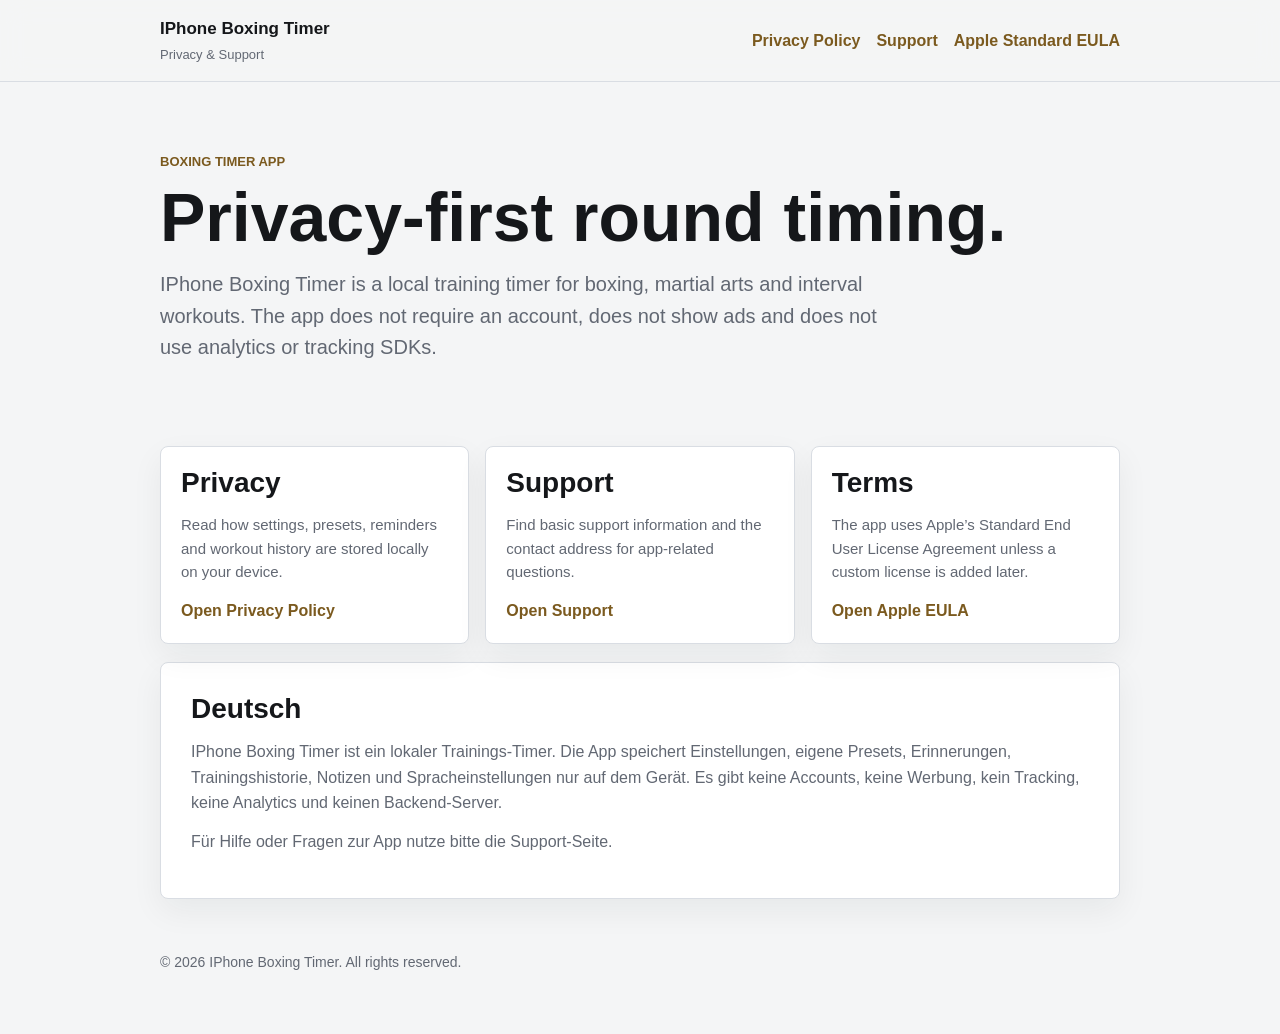
==== index.html @ 4d3d420e "Add files via upload" ====
<!doctype html>
<html lang="en">
<head>
  <meta charset="utf-8">
  <meta name="viewport" content="width=device-width, initial-scale=1">
  <title>IPhone Boxing Timer | Privacy & Support</title>
  <meta name="description" content="Privacy and support information for IPhone Boxing Timer.">
  <link rel="stylesheet" href="styles.css">
</head>
<body>
  <header class="topbar">
    <nav class="page nav" aria-label="Main navigation">
      <div class="brand">
        <strong>IPhone Boxing Timer</strong>
        <span>Privacy & Support</span>
      </div>
      <div class="links">
        <a href="privacy.html">Privacy Policy</a>
        <a href="support.html">Support</a>
        <a href="https://www.apple.com/legal/internet-services/itunes/dev/stdeula/">Apple Standard EULA</a>
      </div>
    </nav>
  </header>

  <main class="page">
    <section class="hero">
      <p class="eyebrow">BOXING TIMER APP</p>
      <h1>Privacy-first round timing.</h1>
      <p class="lead">IPhone Boxing Timer is a local training timer for boxing, martial arts and interval workouts. The app does not require an account, does not show ads and does not use analytics or tracking SDKs.</p>
    </section>

    <section class="grid" aria-label="Quick links">
      <article class="card">
        <h2>Privacy</h2>
        <p>Read how settings, presets, reminders and workout history are stored locally on your device.</p>
        <a href="privacy.html">Open Privacy Policy</a>
      </article>

      <article class="card">
        <h2>Support</h2>
        <p>Find basic support information and the contact address for app-related questions.</p>
        <a href="support.html">Open Support</a>
      </article>

      <article class="card">
        <h2>Terms</h2>
        <p>The app uses Apple’s Standard End User License Agreement unless a custom license is added later.</p>
        <a href="https://www.apple.com/legal/internet-services/itunes/dev/stdeula/">Open Apple EULA</a>
      </article>
    </section>

    <section class="section">
      <h2>Deutsch</h2>
      <p>IPhone Boxing Timer ist ein lokaler Trainings-Timer. Die App speichert Einstellungen, eigene Presets, Erinnerungen, Trainingshistorie, Notizen und Spracheinstellungen nur auf dem Gerät. Es gibt keine Accounts, keine Werbung, kein Tracking, keine Analytics und keinen Backend-Server.</p>
      <p>Für Hilfe oder Fragen zur App nutze bitte die Support-Seite.</p>
    </section>
  </main>

  <footer class="page footer">
    <p>© 2026 IPhone Boxing Timer. All rights reserved.</p>
  </footer>
</body>
</html>
---- styles.css ----
:root {
  color-scheme: light;
  --bg: #f4f5f6;
  --panel: #ffffff;
  --text: #15171a;
  --muted: #626873;
  --line: #d9dde3;
  --accent: #c59b43;
  --accent-dark: #7b5a1f;
  --ink: #24282e;
}

* {
  box-sizing: border-box;
}

html {
  scroll-behavior: smooth;
}

body {
  margin: 0;
  background: var(--bg);
  color: var(--text);
  font-family: -apple-system, BlinkMacSystemFont, "Segoe UI", sans-serif;
  line-height: 1.58;
}

a {
  color: var(--accent-dark);
  font-weight: 700;
  text-decoration: none;
}

a:hover {
  text-decoration: underline;
}

.page {
  width: min(960px, calc(100% - 32px));
  margin: 0 auto;
}

.topbar {
  border-bottom: 1px solid var(--line);
  background: rgba(244, 245, 246, 0.9);
  backdrop-filter: blur(14px);
  position: sticky;
  top: 0;
  z-index: 10;
}

.nav {
  display: flex;
  align-items: center;
  justify-content: space-between;
  gap: 18px;
  padding: 16px 0;
}

.brand {
  display: flex;
  flex-direction: column;
  gap: 2px;
}

.brand strong {
  font-size: 17px;
  letter-spacing: 0;
}

.brand span {
  color: var(--muted);
  font-size: 13px;
}

.links {
  display: flex;
  gap: 16px;
  flex-wrap: wrap;
  justify-content: flex-end;
}

.hero {
  padding: 70px 0 42px;
}

.eyebrow {
  color: var(--accent-dark);
  font-size: 13px;
  font-weight: 800;
  margin: 0 0 10px;
}

h1 {
  font-size: clamp(38px, 7vw, 68px);
  line-height: 1;
  margin: 0 0 18px;
  letter-spacing: 0;
}

h2 {
  font-size: 28px;
  line-height: 1.15;
  margin: 0 0 14px;
  letter-spacing: 0;
}

h3 {
  font-size: 18px;
  margin: 0 0 8px;
}

p {
  margin: 0 0 14px;
}

.lead {
  color: var(--muted);
  font-size: 20px;
  max-width: 720px;
}

.grid {
  display: grid;
  grid-template-columns: repeat(3, 1fr);
  gap: 16px;
  margin: 26px 0 0;
}

.card,
.section {
  background: var(--panel);
  border: 1px solid var(--line);
  border-radius: 8px;
  box-shadow: 0 12px 32px rgba(25, 28, 33, 0.06);
}

.card {
  padding: 20px;
}

.card p {
  color: var(--muted);
  font-size: 15px;
}

.section {
  padding: 30px;
  margin: 18px 0;
}

.section p,
.section li {
  color: var(--muted);
}

.section ul {
  margin: 0;
  padding-left: 20px;
}

.note {
  border-left: 4px solid var(--accent);
  background: #fff9ec;
  padding: 14px 16px;
  margin: 20px 0 0;
  color: var(--ink);
}

.split {
  display: grid;
  grid-template-columns: 1fr 1fr;
  gap: 18px;
}

.language-block {
  border-top: 1px solid var(--line);
  padding-top: 20px;
  margin-top: 20px;
}

.footer {
  color: var(--muted);
  font-size: 14px;
  padding: 34px 0 46px;
}

.meta {
  color: var(--muted);
  font-size: 14px;
  margin-bottom: 20px;
}

@media (max-width: 760px) {
  .nav {
    align-items: flex-start;
    flex-direction: column;
  }

  .links {
    justify-content: flex-start;
  }

  .hero {
    padding-top: 48px;
  }

  .grid,
  .split {
    grid-template-columns: 1fr;
  }

  .section {
    padding: 22px;
  }
}
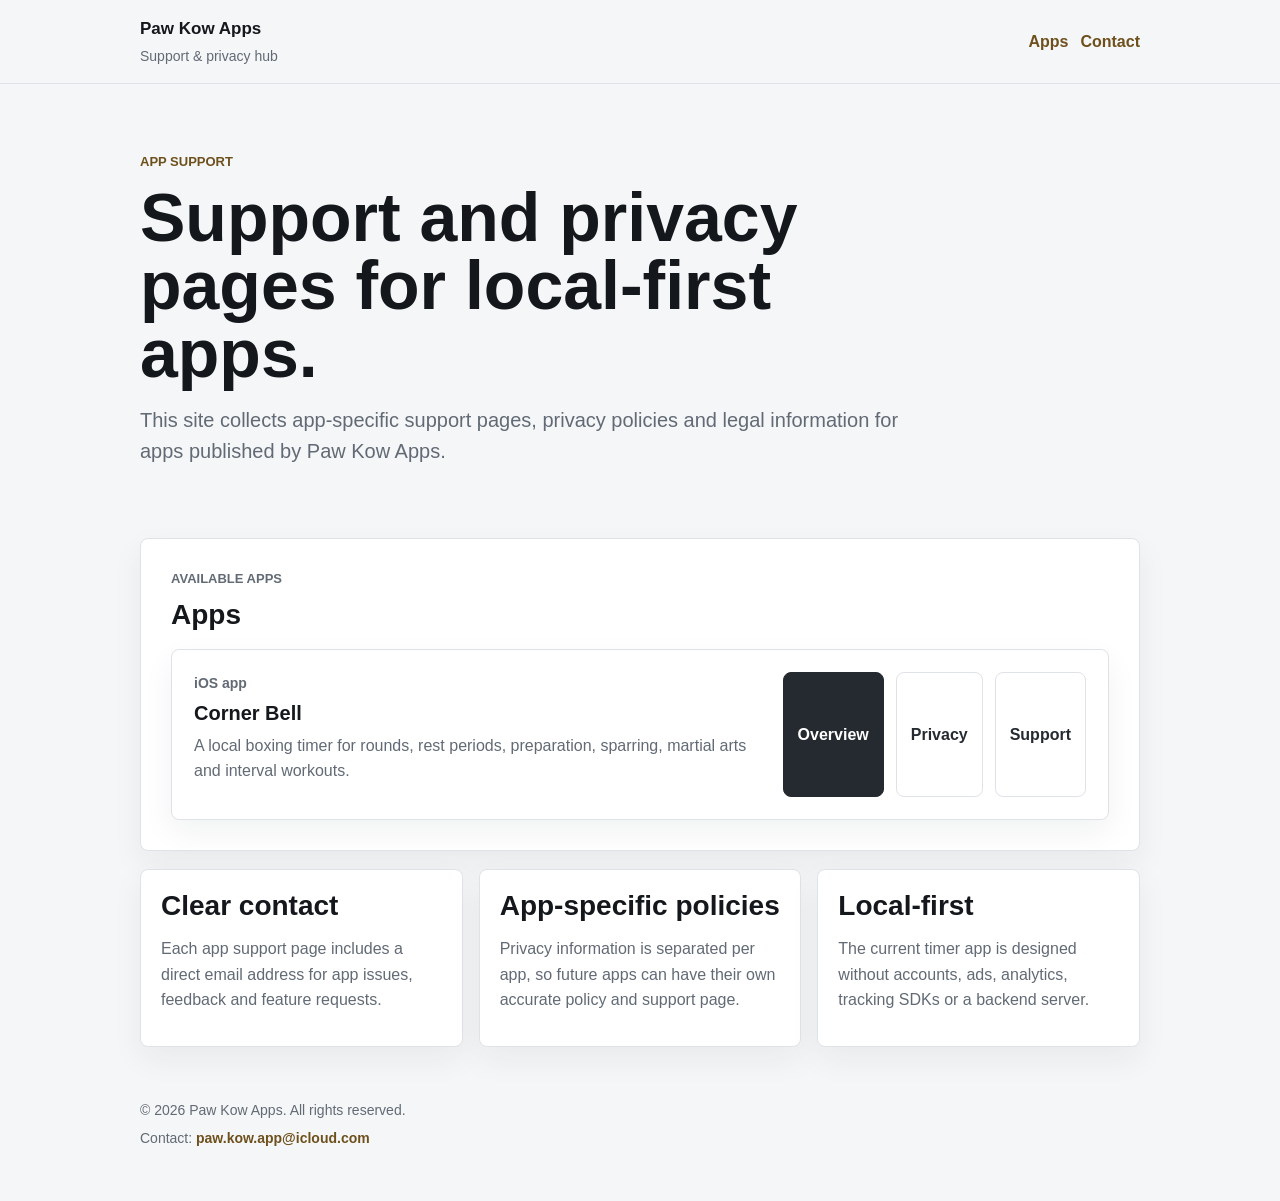
==== commit bb4933f2: "Add files via upload" ====
--- a/index.html
+++ b/index.html
@@ -3,61 +3,74 @@
 <head>
   <meta charset="utf-8">
   <meta name="viewport" content="width=device-width, initial-scale=1">
-  <title>IPhone Boxing Timer | Privacy & Support</title>
-  <meta name="description" content="Privacy and support information for IPhone Boxing Timer.">
-  <link rel="stylesheet" href="styles.css">
+  <title>Paw Kow Apps | Support & Privacy</title>
+  <meta name="description" content="Central support, privacy and legal information for apps published by Paw Kow Apps.">
+  <link rel="stylesheet" href="assets/styles.css">
 </head>
 <body>
   <header class="topbar">
     <nav class="page nav" aria-label="Main navigation">
       <div class="brand">
-        <strong>IPhone Boxing Timer</strong>
-        <span>Privacy & Support</span>
+        <strong>Paw Kow Apps</strong>
+        <span>Support & privacy hub</span>
       </div>
       <div class="links">
-        <a href="privacy.html">Privacy Policy</a>
-        <a href="support.html">Support</a>
-        <a href="https://www.apple.com/legal/internet-services/itunes/dev/stdeula/">Apple Standard EULA</a>
+        <a href="#apps">Apps</a>
+        <a href="mailto:paw.kow.app@icloud.com">Contact</a>
       </div>
     </nav>
   </header>
 
   <main class="page">
     <section class="hero">
-      <p class="eyebrow">BOXING TIMER APP</p>
-      <h1>Privacy-first round timing.</h1>
-      <p class="lead">IPhone Boxing Timer is a local training timer for boxing, martial arts and interval workouts. The app does not require an account, does not show ads and does not use analytics or tracking SDKs.</p>
+      <p class="eyebrow">APP SUPPORT</p>
+      <h1>Support and privacy pages for local-first apps.</h1>
+      <p class="lead">This site collects app-specific support pages, privacy policies and legal information for apps published by Paw Kow Apps.</p>
     </section>
 
-    <section class="grid" aria-label="Quick links">
+    <section id="apps" class="section">
+      <div class="section-heading">
+        <p class="eyebrow">AVAILABLE APPS</p>
+        <h2>Apps</h2>
+      </div>
+
+      <div class="app-list">
+        <article class="app-card">
+          <div>
+            <p class="status">iOS app</p>
+            <h3>Corner Bell</h3>
+            <p>A local boxing timer for rounds, rest periods, preparation, sparring, martial arts and interval workouts.</p>
+          </div>
+          <div class="button-row" aria-label="Corner Bell links">
+            <a class="button primary" href="apps/corner-bell/">Overview</a>
+            <a class="button" href="apps/corner-bell/privacy.html">Privacy</a>
+            <a class="button" href="apps/corner-bell/support.html">Support</a>
+          </div>
+        </article>
+      </div>
+    </section>
+
+    <section class="grid" aria-label="Site principles">
       <article class="card">
-        <h2>Privacy</h2>
-        <p>Read how settings, presets, reminders and workout history are stored locally on your device.</p>
-        <a href="privacy.html">Open Privacy Policy</a>
+        <h2>Clear contact</h2>
+        <p>Each app support page includes a direct email address for app issues, feedback and feature requests.</p>
       </article>
 
       <article class="card">
-        <h2>Support</h2>
-        <p>Find basic support information and the contact address for app-related questions.</p>
-        <a href="support.html">Open Support</a>
+        <h2>App-specific policies</h2>
+        <p>Privacy information is separated per app, so future apps can have their own accurate policy and support page.</p>
       </article>
 
       <article class="card">
-        <h2>Terms</h2>
-        <p>The app uses Apple’s Standard End User License Agreement unless a custom license is added later.</p>
-        <a href="https://www.apple.com/legal/internet-services/itunes/dev/stdeula/">Open Apple EULA</a>
+        <h2>Local-first</h2>
+        <p>The current timer app is designed without accounts, ads, analytics, tracking SDKs or a backend server.</p>
       </article>
-    </section>
-
-    <section class="section">
-      <h2>Deutsch</h2>
-      <p>IPhone Boxing Timer ist ein lokaler Trainings-Timer. Die App speichert Einstellungen, eigene Presets, Erinnerungen, Trainingshistorie, Notizen und Spracheinstellungen nur auf dem Gerät. Es gibt keine Accounts, keine Werbung, kein Tracking, keine Analytics und keinen Backend-Server.</p>
-      <p>Für Hilfe oder Fragen zur App nutze bitte die Support-Seite.</p>
     </section>
   </main>
 
   <footer class="page footer">
-    <p>© 2026 IPhone Boxing Timer. All rights reserved.</p>
+    <p>© 2026 Paw Kow Apps. All rights reserved.</p>
+    <p>Contact: <a href="mailto:paw.kow.app@icloud.com">paw.kow.app@icloud.com</a></p>
   </footer>
 </body>
 </html>
--- a/assets/styles.css
+++ b/assets/styles.css
@@ -0,0 +1,265 @@
+:root {
+  color-scheme: light;
+  --bg: #f5f6f7;
+  --panel: #ffffff;
+  --text: #14171b;
+  --muted: #626a75;
+  --line: #dfe3e8;
+  --accent: #b8892e;
+  --accent-dark: #6e501d;
+  --ink: #252a31;
+  --soft: #f0ebe2;
+}
+
+* {
+  box-sizing: border-box;
+}
+
+html {
+  scroll-behavior: smooth;
+}
+
+body {
+  margin: 0;
+  background: var(--bg);
+  color: var(--text);
+  font-family: -apple-system, BlinkMacSystemFont, "Segoe UI", sans-serif;
+  line-height: 1.58;
+}
+
+a {
+  color: var(--accent-dark);
+  font-weight: 700;
+  text-decoration: none;
+}
+
+a:hover {
+  text-decoration: underline;
+}
+
+.page {
+  width: min(1000px, calc(100% - 32px));
+  margin: 0 auto;
+}
+
+.topbar {
+  border-bottom: 1px solid var(--line);
+  background: rgba(245, 246, 247, 0.92);
+  backdrop-filter: blur(14px);
+  position: sticky;
+  top: 0;
+  z-index: 10;
+}
+
+.nav {
+  display: flex;
+  align-items: center;
+  justify-content: space-between;
+  gap: 18px;
+  padding: 16px 0;
+}
+
+.brand {
+  display: flex;
+  flex-direction: column;
+  gap: 2px;
+}
+
+.brand strong {
+  font-size: 17px;
+  letter-spacing: 0;
+}
+
+.brand span,
+.meta,
+.footer,
+.status {
+  color: var(--muted);
+  font-size: 14px;
+}
+
+.links,
+.button-row {
+  display: flex;
+  flex-wrap: wrap;
+  gap: 12px;
+}
+
+.links {
+  justify-content: flex-end;
+}
+
+.hero {
+  padding: 68px 0 38px;
+}
+
+.eyebrow {
+  color: var(--accent-dark);
+  font-size: 13px;
+  font-weight: 800;
+  letter-spacing: 0;
+  margin: 0 0 10px;
+}
+
+h1 {
+  font-size: clamp(38px, 7vw, 68px);
+  letter-spacing: 0;
+  line-height: 1;
+  margin: 0 0 18px;
+  max-width: 820px;
+}
+
+h2 {
+  font-size: 28px;
+  letter-spacing: 0;
+  line-height: 1.15;
+  margin: 0 0 14px;
+}
+
+h3 {
+  font-size: 20px;
+  letter-spacing: 0;
+  line-height: 1.2;
+  margin: 0 0 8px;
+}
+
+p {
+  margin: 0 0 14px;
+}
+
+.lead {
+  color: var(--muted);
+  font-size: 20px;
+  max-width: 760px;
+}
+
+.grid {
+  display: grid;
+  grid-template-columns: repeat(3, 1fr);
+  gap: 16px;
+  margin: 18px 0;
+}
+
+.section,
+.card,
+.app-card {
+  background: var(--panel);
+  border: 1px solid var(--line);
+  border-radius: 8px;
+  box-shadow: 0 12px 32px rgba(25, 28, 33, 0.06);
+}
+
+.section {
+  padding: 30px;
+  margin: 18px 0;
+}
+
+.section-heading {
+  margin-bottom: 18px;
+}
+
+.card {
+  padding: 20px;
+}
+
+.card p,
+.section p,
+.section li,
+.app-card p {
+  color: var(--muted);
+}
+
+.section ul {
+  margin: 0 0 14px;
+  padding-left: 20px;
+}
+
+.app-list {
+  display: grid;
+  gap: 14px;
+}
+
+.app-card {
+  display: grid;
+  grid-template-columns: minmax(0, 1fr) auto;
+  gap: 18px;
+  padding: 22px;
+}
+
+.status {
+  font-weight: 800;
+  margin-bottom: 6px;
+}
+
+.button {
+  align-items: center;
+  border: 1px solid var(--line);
+  border-radius: 8px;
+  color: var(--ink);
+  display: inline-flex;
+  min-height: 42px;
+  padding: 9px 14px;
+}
+
+.button.primary {
+  background: var(--ink);
+  border-color: var(--ink);
+  color: #ffffff;
+}
+
+.note {
+  background: var(--soft);
+  border-left: 4px solid var(--accent);
+  color: var(--ink);
+  margin: 20px 0 0;
+  padding: 14px 16px;
+}
+
+.split {
+  display: grid;
+  gap: 18px;
+  grid-template-columns: 1fr 1fr;
+}
+
+.language-block {
+  border-top: 1px solid var(--line);
+  margin-top: 24px;
+  padding-top: 22px;
+}
+
+.footer {
+  padding: 34px 0 46px;
+}
+
+.footer p {
+  margin-bottom: 6px;
+}
+
+@media (max-width: 760px) {
+  .nav,
+  .app-card {
+    align-items: flex-start;
+    grid-template-columns: 1fr;
+  }
+
+  .nav {
+    flex-direction: column;
+  }
+
+  .links {
+    justify-content: flex-start;
+  }
+
+  .hero {
+    padding-top: 48px;
+  }
+
+  .grid,
+  .split {
+    grid-template-columns: 1fr;
+  }
+
+  .section {
+    padding: 22px;
+  }
+}
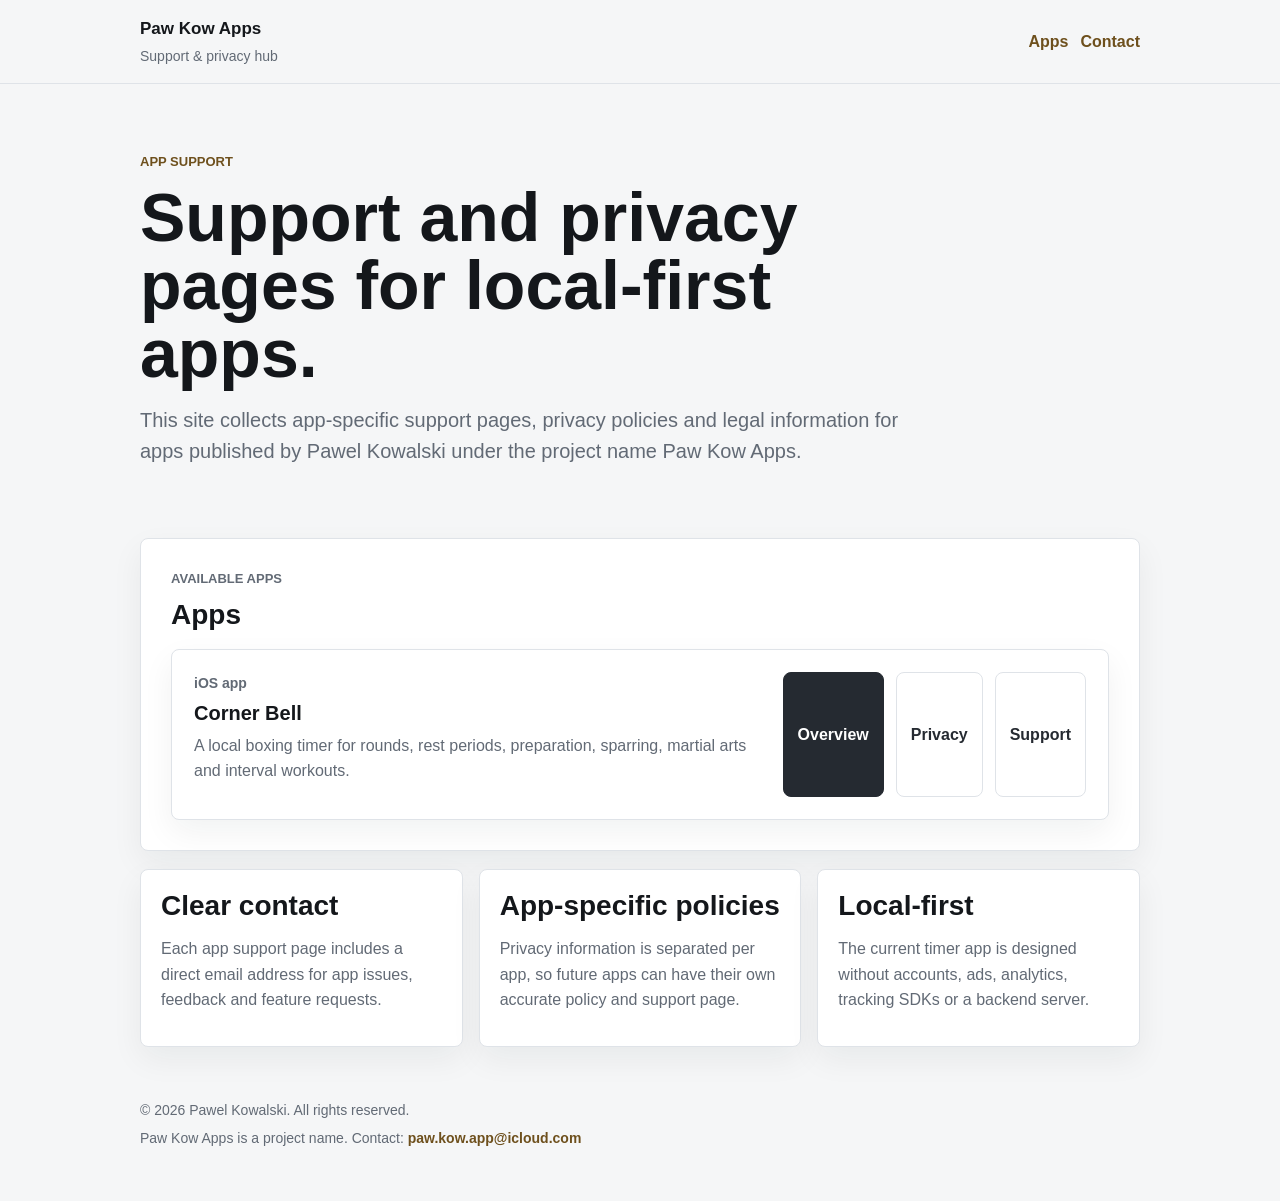
==== commit abfd1ec8: "Add files via upload" ====
--- a/index.html
+++ b/index.html
@@ -4,7 +4,7 @@
   <meta charset="utf-8">
   <meta name="viewport" content="width=device-width, initial-scale=1">
   <title>Paw Kow Apps | Support & Privacy</title>
-  <meta name="description" content="Central support, privacy and legal information for apps published by Paw Kow Apps.">
+  <meta name="description" content="Central support, privacy and legal information for apps published by Pawel Kowalski under the project name Paw Kow Apps.">
   <link rel="stylesheet" href="assets/styles.css">
 </head>
 <body>
@@ -25,7 +25,7 @@
     <section class="hero">
       <p class="eyebrow">APP SUPPORT</p>
       <h1>Support and privacy pages for local-first apps.</h1>
-      <p class="lead">This site collects app-specific support pages, privacy policies and legal information for apps published by Paw Kow Apps.</p>
+      <p class="lead">This site collects app-specific support pages, privacy policies and legal information for apps published by Pawel Kowalski under the project name Paw Kow Apps.</p>
     </section>
 
     <section id="apps" class="section">
@@ -69,8 +69,8 @@
   </main>
 
   <footer class="page footer">
-    <p>© 2026 Paw Kow Apps. All rights reserved.</p>
-    <p>Contact: <a href="mailto:paw.kow.app@icloud.com">paw.kow.app@icloud.com</a></p>
+    <p>© 2026 Pawel Kowalski. All rights reserved.</p>
+    <p>Paw Kow Apps is a project name. Contact: <a href="mailto:paw.kow.app@icloud.com">paw.kow.app@icloud.com</a></p>
   </footer>
 </body>
 </html>
